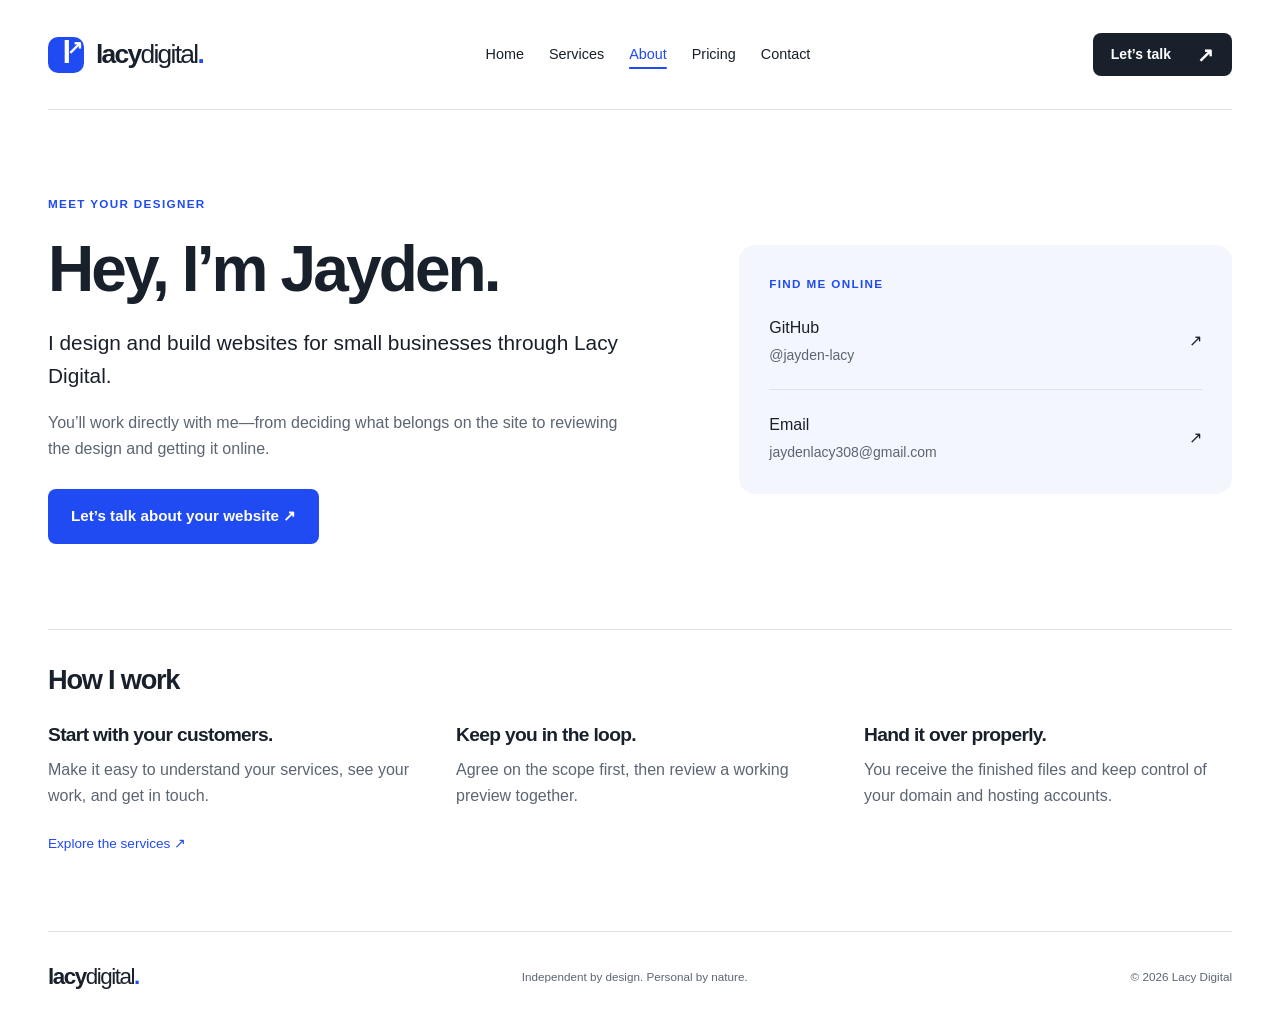
==== about.html @ a9fc3135 "Simplify pages and introduce scope-based website tiers" ====
<!doctype html>
<html lang="en">
  <head>
    <meta charset="utf-8" />
    <meta name="viewport" content="width=device-width, initial-scale=1" />
    <meta name="theme-color" content="#214bf2" />
    <title>About Jayden | Lacy Digital</title>
    <meta
      name="description"
      content="Meet Jayden Lacy, the independent designer and developer behind Lacy Digital, and learn how your website project works."
    />
    <link
      rel="icon"
      href="data:image/svg+xml,%3Csvg xmlns='http://www.w3.org/2000/svg' viewBox='0 0 40 40'%3E%3Crect width='40' height='40' rx='10' fill='%23214bf2'/%3E%3Cpath d='M12 10v20h17v-6H18V10z' fill='white'/%3E%3C/svg%3E"
    />
    <link rel="stylesheet" href="styles.css" />
  </head>
  <body class="page-about">
    <a class="skip-link" href="#main">Skip to content</a>
    <header class="site-header wrap">
      <a class="brand" href="index.html" aria-label="Lacy Digital home"
        ><span class="brand-icon" aria-hidden="true">l<span>↗</span></span
        >lacy<span class="brand-light">digital</span
        ><span class="brand-period">.</span></a
      >
      <nav aria-label="Main navigation">
        <a href="index.html">Home</a><a href="services.html">Services</a
        ><a href="about.html" aria-current="page">About</a
        ><a href="pricing.html">Pricing</a><a href="contact.html">Contact</a>
      </nav>
      <a
        class="button button-small button-dark"
        href="mailto:jaydenlacy308@gmail.com?subject=Website%20project%20inquiry"
        >Let’s talk <span aria-hidden="true">↗</span></a
      >
    </header>
    <main id="main">
      <section class="wrap about-simple">
        <div>
          <p class="eyebrow">MEET YOUR DESIGNER</p>
          <h1>Hey, I’m Jayden.</h1>
          <p class="about-lead">
            I design and build websites for small businesses through Lacy
            Digital.
          </p>
          <p>
            You’ll work directly with me—from deciding what belongs on the site
            to reviewing the design and getting it online.
          </p>
          <a class="button button-blue" href="contact.html"
            >Let’s talk about your website ↗</a
          >
        </div>
        <aside class="about-connect">
          <p class="eyebrow">FIND ME ONLINE</p>
          <a href="https://github.com/jayden-lacy"
            ><span>GitHub<small>@jayden-lacy</small></span
            ><span aria-hidden="true">↗</span></a
          ><a href="mailto:jaydenlacy308@gmail.com"
            ><span>Email<small>jaydenlacy308@gmail.com</small></span
            ><span aria-hidden="true">↗</span></a
          >
        </aside>
      </section>
      <section class="wrap about-working">
        <h2>How I work</h2>
        <div>
          <article>
            <h3>Start with your customers.</h3>
            <p>
              Make it easy to understand your services, see your work, and get
              in touch.
            </p>
          </article>
          <article>
            <h3>Keep you in the loop.</h3>
            <p>
              Agree on the scope first, then review a working preview together.
            </p>
          </article>
          <article>
            <h3>Hand it over properly.</h3>
            <p>
              You receive the finished files and keep control of your domain and
              hosting accounts.
            </p>
          </article>
        </div>
        <a class="text-link section-detail-link" href="services.html"
          >Explore the services ↗</a
        >
      </section>
    </main>
    <footer class="wrap footer">
      <a class="brand" href="index.html"
        >lacy<span class="brand-light">digital</span
        ><span class="brand-period">.</span></a
      >
      <p>Independent by design. Personal by nature.</p>
      <span>© <span id="year">2026</span> Lacy Digital</span>
    </footer>
    <script src="site.js"></script>
  </body>
</html>
---- styles.css ----
@charset "UTF-8";
:root {
  --blue: #214bf2;
  --ink: #18202b;
  --muted: #5b6573;
  --line: #dce1ea;
  --pale: #f3f6fc;
  --white: #fff;
  --radius: 18px;
  --font: Arial, Helvetica, sans-serif;
}
* {
  box-sizing: border-box;
}
html {
  scroll-behavior: smooth;
  scroll-padding-top: 35px;
}
body {
  margin: 0;
  color: var(--ink);
  background: var(--white);
  font: 16px/1.6 var(--font);
  -webkit-font-smoothing: antialiased;
}
a {
  color: inherit;
  text-decoration: none;
}
button,
a,
summary {
  -webkit-tap-highlight-color: transparent;
}
a:focus-visible,
summary:focus-visible {
  outline: 3px solid var(--blue);
  outline-offset: 6px;
}
::selection {
  background: #cbd6ff;
}
h1,
h2,
h3,
p {
  margin: 0;
}
h1,
h2,
h3 {
  line-height: 1.08;
  letter-spacing: -0.045em;
}
h2 {
  font-size: clamp(2.25rem, 4vw, 3.65rem);
  font-weight: 600;
}
h3 {
  font-size: 1.4rem;
  letter-spacing: -0.035em;
}
p {
  color: var(--muted);
}
[hidden] {
  display: none !important;
}
.wrap {
  width: min(1240px, calc(100% - 96px));
  margin-inline: auto;
}
.skip-link {
  position: absolute;
  left: 20px;
  top: -100px;
  padding: 12px;
  background: var(--ink);
  color: white;
  z-index: 10;
}
.skip-link:focus {
  top: 10px;
}
.site-header {
  height: 110px;
  display: flex;
  align-items: center;
  justify-content: space-between;
  gap: 30px;
}
.brand {
  display: inline-flex;
  align-items: center;
  font-size: 1.65rem;
  line-height: 1;
  font-weight: 750;
  letter-spacing: -0.065em;
}
.brand-light {
  font-weight: 400;
}
.brand-period {
  color: var(--blue);
}
.brand-icon {
  position: relative;
  display: inline-flex;
  align-items: center;
  justify-content: center;
  margin-right: 12px;
  background: var(--blue);
  color: white;
  border-radius: 10px;
  width: 36px;
  height: 36px;
  font-size: 31px;
  line-height: 1;
  font-weight: 800;
  padding-bottom: 5px;
}
.brand-icon span {
  position: absolute;
  font-size: 19px;
  right: 3px;
  top: 1px;
}
.site-header nav {
  display: flex;
  gap: 34px;
  font-size: 0.9rem;
}
.site-header nav a:hover,
.text-link:hover {
  color: var(--blue);
}
.button {
  display: inline-flex;
  justify-content: center;
  align-items: center;
  gap: 26px;
  padding: 16px 23px;
  border-radius: 8px;
  font-size: 0.95rem;
  line-height: 1.5;
  font-weight: 600;
  transition:
    background 0.18s,
    transform 0.18s;
}
.button:hover {
  transform: translateY(-2px);
}
.button span {
  font-size: 1.25rem;
  line-height: 1;
}
.button-small {
  padding: 11px 18px;
  font-size: 0.875rem;
}
.button-dark {
  background: var(--ink);
  color: white;
}
.button-dark:hover {
  background: #344154;
}
.button-blue {
  background: var(--blue);
  color: white;
}
.button-blue:hover {
  background: #173bc9;
}
.button-white {
  background: white;
  color: var(--blue);
}
.button-white:hover {
  background: #ecf0ff;
}
.hero {
  display: grid;
  grid-template-columns: 1.13fr 1fr;
  gap: 55px;
  padding-top: 57px;
  padding-bottom: 87px;
  align-items: center;
}
.eyebrow {
  font-size: 0.73rem;
  letter-spacing: 0.115em;
  font-weight: 700;
  color: var(--blue);
  line-height: 1.5;
}
.hero .eyebrow {
  font-size: 0.8rem;
  letter-spacing: 0.02em;
  display: flex;
  align-items: center;
  gap: 8px;
}
.tiny-mark {
  font-size: 1.25rem;
}
.hero h1 {
  font-size: clamp(3.6rem, 5.7vw, 5.2rem);
  line-height: 1.02;
  font-weight: 600;
  letter-spacing: -0.06em;
  margin: 28px 0;
}
.hero h1 > span {
  color: var(--blue);
}
.hero-description {
  font-size: 1.3rem;
  line-height: 1.5;
  color: var(--ink);
  letter-spacing: -0.025em;
}
.hero-detail {
  max-width: 420px;
  margin-top: 16px;
  font-size: 1rem;
  line-height: 1.7;
}
.hero-actions {
  display: flex;
  align-items: center;
  flex-wrap: wrap;
  gap: 22px;
  margin-top: 31px;
}
.text-link {
  font-size: 0.85rem;
  display: inline-flex;
  gap: 12px;
  align-items: center;
}
.studio-canvas {
  background: var(--blue);
  border-radius: 24px;
  min-height: 470px;
  padding: 25px 27px 18px;
  position: relative;
  overflow: hidden;
  color: white;
  transform: rotate(1.5deg);
}
.canvas-label {
  display: flex;
  align-items: center;
  justify-content: space-between;
  font-size: 0.64rem;
  font-weight: 600;
  letter-spacing: 0.17em;
  margin-bottom: 29px;
}
.canvas-label > span:last-child {
  font-size: 1.25rem;
}
.browser-card {
  background: white;
  border: 1px solid #ffffff6b;
  border-radius: 9px;
  overflow: hidden;
  box-shadow: 0 24px 35px #0c207859;
  transform: rotate(-4deg);
  color: var(--ink);
}
.browser-bar {
  background: #fafafa;
  display: flex;
  align-items: center;
  justify-content: space-between;
  padding: 10px 12px;
  font-size: 0.58rem;
  color: #6b7078;
  border-bottom: 1px solid #ebebeb;
}
.window-dots {
  display: flex;
  gap: 4px;
}
.window-dots i {
  display: block;
  background: #cbd0d3;
  width: 5px;
  height: 5px;
  border-radius: 50%;
}
.concept-site {
  background: #f1f2db;
  padding: 21px 25px 0;
  color: #294d3c;
}
.concept-nav {
  display: flex;
  justify-content: space-between;
  align-items: center;
}
.concept-nav strong {
  font-size: 1.2rem;
  font-family: Georgia, serif;
  letter-spacing: -0.05em;
}
.concept-nav > span {
  font-size: 0.47rem;
  letter-spacing: 0.1em;
}
.concept-hero {
  padding: 25px 0 26px;
}
.concept-hero p {
  color: #476b4e;
  font-size: 0.49rem;
  letter-spacing: 0.14em;
}
.concept-hero h2 {
  font-size: clamp(2rem, 3.4vw, 3.2rem);
  font-family: Georgia, serif;
  font-weight: 400;
  letter-spacing: -0.06em;
  line-height: 1.02;
  margin: 12px 0 19px;
}
.concept-hero em {
  font-weight: 400;
}
.concept-pill {
  display: inline-flex;
  gap: 20px;
  padding: 8px 11px;
  border-radius: 4px;
  color: white;
  background: #315d43;
  font-size: 0.55rem;
}
.concept-bottom {
  display: flex;
  gap: 15px;
  justify-content: space-between;
  border-top: 1px solid #315d4333;
  padding: 13px 0;
  font-size: 0.52rem;
}
.canvas-caption {
  margin-top: 30px;
  display: flex;
  align-items: center;
  justify-content: space-between;
  font-size: 0.79rem;
  line-height: 1.5;
  letter-spacing: -0.015em;
}
.canvas-star {
  font-size: 3.5rem;
  line-height: 1;
}
.concept-disclaimer {
  font-size: 0.625rem;
  color: #dfe5ff;
  margin-top: 15px;
}
.principles-band {
  border-block: 1px solid var(--line);
}
.principles {
  display: flex;
  align-items: center;
  justify-content: space-between;
  gap: 20px;
  min-height: 83px;
  font-size: 0.88rem;
  font-weight: 500;
}
.separator {
  font-size: 1.5rem;
  color: var(--blue);
}
.section {
  padding-block: 104px;
}
.section-heading {
  display: grid;
  grid-template-columns: 1fr 1fr;
  gap: 20px 80px;
  align-items: end;
}
.section-heading .eyebrow {
  grid-column: 1/-1;
}
.section-heading > p:last-child {
  max-width: 435px;
  justify-self: end;
  font-size: 1.05rem;
  line-height: 1.7;
  padding-bottom: 4px;
}
.services-grid {
  display: grid;
  grid-template-columns: repeat(3, 1fr);
  gap: 28px;
  margin-top: 50px;
}
.service {
  padding: 29px 28px 28px;
  background: var(--pale);
  border-radius: var(--radius);
}
.service-icon {
  color: var(--blue);
  font-size: 2rem;
  margin-bottom: 35px;
  line-height: 1;
}
.service h3 {
  margin-bottom: 15px;
}
.service p {
  font-size: 0.97rem;
  line-height: 1.75;
}
.service-note {
  display: block;
  border-top: 1px solid var(--line);
  margin-top: 25px;
  padding-top: 17px;
  font-size: 0.74rem;
  color: #495469;
}
.approach {
  background: #f8f9fc;
}
.approach-layout {
  display: grid;
  grid-template-columns: 1fr 1fr;
  gap: 105px;
  align-items: center;
}
.approach-intro h2 {
  font-size: clamp(2.2rem, 3.5vw, 3.1rem);
  margin: 22px 0;
}
.approach-intro h2 > span {
  color: #7c8798;
}
.approach-intro > p:not(.eyebrow) {
  font-size: 1rem;
  line-height: 1.8;
  margin-top: 15px;
}
.signature {
  font-size: 1.25rem;
  font-weight: 600;
  letter-spacing: -0.035em;
  margin-top: 28px;
}
.signature span {
  display: block;
  font-size: 0.75rem;
  font-weight: 400;
  letter-spacing: 0;
  color: var(--muted);
  margin-top: 3px;
}
.steps {
  list-style: none;
  margin: 0;
  padding: 0;
}
.steps li {
  display: flex;
  gap: 23px;
  padding: 30px 0;
  border-bottom: 1px solid var(--line);
}
.steps li:first-child {
  padding-top: 0;
}
.steps li:last-child {
  border-bottom: 0;
  padding-bottom: 0;
}
.step-number {
  font-size: 0.8rem;
  color: var(--blue);
  padding-top: 4px;
  font-weight: 600;
}
.steps h3 {
  font-size: 1.35rem;
  line-height: 1.3;
  margin-bottom: 10px;
}
.steps p {
  font-size: 0.94rem;
  line-height: 1.75;
}
.pricing-layout {
  display: grid;
  grid-template-columns: 1fr 1fr;
  gap: 105px;
  align-items: center;
}
.pricing-intro h2 {
  margin: 23px 0;
}
.pricing-intro > p:not(.eyebrow) {
  max-width: 400px;
  font-size: 1.05rem;
  line-height: 1.8;
}
.pricing-intro .pricing-footnote {
  font-size: 0.83rem !important;
  margin-top: 29px;
  line-height: 1.65 !important;
}
.price-card {
  border: 1px solid #b8c8fd;
  border-radius: var(--radius);
  padding: 32px;
  background: linear-gradient(150deg, #f1f5ff, white 60%);
  box-shadow: 0 10px 35px #14295208;
}
.price-card-top h3 {
  font-size: 1.22rem;
}
.price-card-top > span {
  display: inline-block;
  color: var(--blue);
  font-size: 0.65rem;
  letter-spacing: 0.1em;
  font-weight: 700;
  margin-top: 12px;
}
.price {
  font-size: 3.75rem;
  letter-spacing: -0.07em;
  line-height: 1.2;
  color: var(--ink);
  font-weight: 600;
  margin: 19px 0 5px;
}
.price > span {
  font-size: 0.9rem;
  letter-spacing: 0;
  font-weight: 400;
  color: var(--muted);
}
.price-subtitle {
  font-size: 0.9rem;
}
.included {
  list-style: none;
  padding: 18px 0;
  margin: 0;
}
.included li {
  display: flex;
  gap: 11px;
  font-size: 0.86rem;
  padding: 6px 0;
  line-height: 1.6;
}
.included li:before {
  content: "✓";
  color: var(--blue);
  font-weight: bold;
}
.price-card .button {
  display: flex;
}
.payment-note {
  font-size: 0.73rem;
  text-align: center;
  margin-top: 13px;
}
.faq-layout {
  padding-top: 0;
  display: grid;
  grid-template-columns: 1fr 1fr;
  gap: 105px;
}
.faq-layout h2 {
  font-size: 2.45rem;
  margin-top: 22px;
}
.faqs details {
  border-bottom: 1px solid var(--line);
}
.faqs details:first-child {
  border-top: 1px solid var(--line);
}
.faqs summary {
  list-style: none;
  cursor: pointer;
  display: flex;
  align-items: center;
  justify-content: space-between;
  gap: 15px;
  padding: 22px 0;
  font-size: 0.94rem;
  font-weight: 500;
  line-height: 1.5;
}
.faqs summary::-webkit-details-marker {
  display: none;
}
.faqs summary > span {
  font-size: 1.3rem;
  color: var(--blue);
  transition: transform 0.15s;
}
.faqs details[open] summary > span {
  transform: rotate(45deg);
}
.faqs details p {
  padding: 0 25px 23px 0;
  font-size: 0.91rem;
  line-height: 1.75;
}
.contact-section {
  background: var(--blue);
  padding: 74px 0 80px;
  color: white;
}
.contact-layout {
  display: flex;
  justify-content: space-between;
  align-items: center;
  gap: 50px;
}
.contact-section .eyebrow {
  color: #d7e0ff;
}
.contact-section h2 {
  font-size: clamp(2.5rem, 4.7vw, 4.2rem);
  margin: 21px 0;
}
.contact-section p {
  color: #e0e6ff;
  font-size: 0.95rem;
}
.contact-action {
  display: flex;
  flex-direction: column;
  align-items: center;
  gap: 15px;
  min-width: 240px;
}
.email-label {
  font-size: 0.83rem;
  color: #e0e6ff;
  overflow-wrap: anywhere;
}
.footer {
  display: flex;
  gap: 25px;
  justify-content: space-between;
  align-items: center;
  padding-block: 34px;
}
.footer .brand {
  font-size: 1.4rem;
}
.footer p,
.footer > span {
  font-size: 0.73rem;
  color: var(--muted);
}
@media (min-width: 1450px) {
  .hero {
    gap: 80px;
  }
  .studio-canvas {
    min-height: 490px;
  }
  .concept-hero {
    padding-block: 32px;
  }
}
@media (max-width: 1050px) {
  .wrap {
    width: calc(100% - 64px);
  }
  .hero {
    gap: 35px;
    padding-top: 40px;
  }
  .hero h1 {
    font-size: 4rem;
  }
  .hero-actions {
    gap: 15px;
  }
  .studio-canvas {
    padding: 22px;
    min-height: 425px;
  }
  .concept-site {
    padding: 18px 18px 0;
  }
  .concept-nav > span {
    display: none;
  }
  .canvas-caption {
    margin-top: 28px;
  }
  .approach-layout,
  .pricing-layout,
  .faq-layout {
    gap: 55px;
  }
  .services-grid {
    gap: 18px;
  }
  .service {
    padding: 25px 22px;
  }
  .principles {
    font-size: 0.78rem;
    gap: 12px;
  }
  .section {
    padding-block: 80px;
  }
  .faq-layout {
    padding-top: 0;
  }
  .section-heading {
    gap: 20px 50px;
  }
  .footer p {
    display: none;
  }
}
@media (max-width: 760px) {
  .wrap {
    width: calc(100% - 40px);
  }
  .site-header {
    height: 87px;
    gap: 15px;
  }
  .site-header nav {
    display: none;
  }
  .site-header .brand {
    font-size: 1.4rem;
  }
  .brand-icon {
    height: 31px;
    width: 31px;
    margin-right: 8px;
    font-size: 26px;
  }
  .brand-icon span {
    font-size: 16px;
  }
  .site-header .button {
    padding: 10px 13px;
  }
  .hero {
    grid-template-columns: 1fr;
    padding-top: 37px;
    padding-bottom: 50px;
    gap: 47px;
  }
  .hero h1 {
    font-size: clamp(3.25rem, 10.5vw, 4.8rem);
    margin: 22px 0;
  }
  .hero-description {
    font-size: 1.2rem;
  }
  .hero-detail {
    max-width: 460px;
  }
  .hero-actions {
    gap: 20px;
    margin-top: 25px;
  }
  .studio-canvas {
    width: min(100% - 8px, 500px);
    justify-self: center;
    min-height: 0;
    padding: 23px 25px 17px;
    transform: rotate(1deg);
  }
  .canvas-label {
    margin-bottom: 24px;
  }
  .concept-nav > span {
    display: block;
  }
  .concept-site {
    padding: 21px 25px 0;
  }
  .concept-hero {
    padding-block: 25px;
  }
  .concept-hero h2 {
    font-size: 3rem;
  }
  .canvas-caption {
    margin-top: 27px;
  }
  .concept-bottom {
    font-size: 0.54rem;
  }
  .principles {
    display: grid;
    grid-template-columns: 1fr 1fr;
    padding-block: 23px;
    gap: 12px 15px;
    font-size: 0.76rem;
  }
  .separator {
    display: none;
  }
  .principles > span:not(.separator):before {
    content: "✳";
    color: var(--blue);
    margin-right: 7px;
  }
  .section {
    padding-block: 64px;
  }
  .section-heading {
    display: block;
  }
  .section-heading h2 {
    margin: 20px 0;
  }
  .section-heading > p:last-child {
    max-width: 100%;
    font-size: 1rem;
  }
  .services-grid {
    grid-template-columns: 1fr;
    gap: 16px;
    margin-top: 30px;
  }
  .service {
    padding: 25px;
  }
  .service-icon {
    margin-bottom: 22px;
  }
  .service-note {
    margin-top: 20px;
  }
  .approach-layout,
  .pricing-layout,
  .faq-layout {
    grid-template-columns: 1fr;
    gap: 37px;
  }
  .approach-intro h2 {
    font-size: 2.5rem;
  }
  .steps li {
    padding: 25px 0;
  }
  .pricing-intro > p:not(.eyebrow) {
    max-width: 100%;
    font-size: 1rem;
  }
  .price-card {
    padding: 27px;
  }
  .faq-layout {
    padding-top: 0;
  }
  .faq-layout h2 {
    font-size: 2.4rem;
  }
  .contact-section {
    padding: 55px 0;
  }
  .contact-layout {
    display: block;
  }
  .contact-section h2 {
    font-size: 2.8rem;
  }
  .contact-action {
    margin-top: 30px;
    align-items: flex-start;
  }
  .footer {
    padding-block: 27px;
  }
  .footer > span {
    font-size: 0.68rem;
  }
}
@media (prefers-reduced-motion: reduce) {
  html {
    scroll-behavior: auto;
  }
  *,
  *:before,
  *:after {
    transition: none !important;
  }
  .button:hover {
    transform: none;
  }
}

/* Shared page structure and navigation. */
body {
  min-height: 100vh;
  display: flex;
  flex-direction: column;
}
main {
  flex: 1;
}
.site-header {
  border-bottom: 1px solid var(--line);
}
.site-header nav {
  gap: 25px;
}
.site-header nav a[aria-current="page"] {
  color: var(--blue);
  text-decoration: underline;
  text-underline-offset: 8px;
  text-decoration-thickness: 2px;
}
.section h1 {
  font-size: clamp(2.5rem, 4.5vw, 4rem);
  font-weight: 600;
}
.section-heading h1 {
  grid-column: 1;
}
.approach-intro h1,
.pricing-intro h1 {
  margin: 22px 0;
}
.approach-intro h1 span {
  color: #7c8798;
}
.page-next {
  display: flex;
  justify-content: space-between;
  align-items: center;
  gap: 24px;
  padding-block: 32px 72px;
}
.home-links {
  display: grid;
  grid-template-columns: repeat(3, 1fr);
  gap: 28px;
  padding-bottom: 52px;
}
.home-links > a {
  border-top: 1px solid var(--line);
  padding-top: 22px;
}
.home-links > a > span {
  color: var(--muted);
  font-size: 0.85rem;
}
.home-links strong {
  display: flex;
  justify-content: space-between;
  gap: 15px;
  font-size: 1rem;
  font-weight: 500;
  margin-top: 7px;
}
.home-links a:hover strong {
  color: var(--blue);
}
.contact-section h1 {
  font-size: clamp(2.5rem, 4.7vw, 4.2rem);
  margin: 21px 0;
}
.page-contact .contact-section {
  margin-top: 35px;
}
.inquiry-guide {
  display: grid;
  grid-template-columns: 1fr 1fr;
  gap: 70px;
}
.inquiry-guide h2 {
  font-size: 2.5rem;
  margin-top: 22px;
}
.inquiry-guide ul {
  padding-left: 20px;
  color: var(--muted);
}
.inquiry-guide li {
  margin-block: 10px;
}
.footer {
  border-top: 1px solid var(--line);
}
@media (max-width: 760px) {
  .site-header {
    height: auto;
    padding-block: 22px 18px;
    flex-wrap: wrap;
  }
  .site-header nav {
    display: flex;
    order: 3;
    width: 100%;
    justify-content: space-between;
    gap: 10px;
    padding-top: 14px;
    font-size: 0.85rem;
  }
  .section-heading h1 {
    margin: 20px 0;
  }
  .page-next {
    flex-direction: column;
    align-items: flex-start;
    padding-block: 10px 50px;
  }
  .home-links {
    grid-template-columns: 1fr;
    gap: 24px;
  }
  .inquiry-guide {
    grid-template-columns: 1fr;
    gap: 28px;
  }
  .page-contact .contact-section {
    margin-top: 20px;
  }
  .page-about .approach {
    margin-top: 20px;
  }
}

/* Overview sections link into fuller service and project information. */
.detail-link {
  display: flex;
  align-items: center;
  justify-content: space-between;
  gap: 12px;
  color: var(--blue);
  font-weight: 600;
}
.detail-link:hover {
  text-decoration: underline;
  text-underline-offset: 4px;
}
.section-detail-link {
  color: var(--blue);
  margin-top: 25px;
}
.detail-section {
  display: grid;
  grid-template-columns: 1fr 1fr;
  gap: 90px;
  padding-block: 75px;
  border-top: 1px solid var(--line);
}
.detail-section h2 {
  font-size: clamp(2.2rem, 3.6vw, 3.2rem);
  margin: 20px 0;
}
.detail-section p {
  line-height: 1.8;
}
.detail-content h3 {
  font-size: 1.2rem;
  margin-bottom: 12px;
}
.detail-content > p {
  margin-bottom: 30px;
}
.detail-content > p:last-child {
  margin-bottom: 0;
}
.detail-deliverables {
  padding: 25px;
  border-radius: 12px;
  background: var(--pale);
}
.detail-deliverables ul {
  padding-left: 20px;
  margin-bottom: 0;
  color: var(--muted);
}
.detail-deliverables li {
  margin-top: 9px;
}
.detail-deliverables p + p {
  margin-top: 15px;
}
@media (max-width: 760px) {
  .detail-section {
    grid-template-columns: 1fr;
    gap: 30px;
    padding-block: 50px;
  }
  .detail-deliverables {
    padding: 22px;
  }
}

.about-hero {
  display: grid;
  grid-template-columns: 1.1fr 1fr;
  gap: 85px;
  padding-block: 85px;
  align-items: center;
}
.about-hero h1 {
  font-size: clamp(3rem, 5vw, 4.75rem);
  margin: 25px 0;
  font-weight: 600;
}
.about-hero h1 span {
  color: var(--blue);
}
.about-hero .about-lead {
  font-size: 1.25rem;
  color: var(--ink);
  margin-bottom: 18px;
}
.about-hero .button {
  margin-top: 28px;
}
.studio-note {
  background: var(--pale);
  border-radius: 20px;
  padding: 38px;
  border-top: 5px solid var(--blue);
}
.studio-note h2 {
  font-size: 2.4rem;
  margin: 24px 0;
}
.studio-note p + p {
  margin-top: 18px;
}
.about-values {
  background: var(--ink);
  color: white;
  padding-block: 65px;
}
.about-values .eyebrow {
  color: #abbcff;
}
.values-grid {
  display: grid;
  grid-template-columns: repeat(3, 1fr);
  gap: 40px;
  margin-top: 32px;
}
.values-grid h2 {
  font-size: 1.5rem;
  letter-spacing: -0.03em;
  margin-bottom: 18px;
}
.values-grid p {
  color: #d0d7e3;
}
.project-stages {
  padding: 0;
  margin: 0;
  list-style: none;
  counter-reset: stage;
}
.project-stages li {
  counter-increment: stage;
  border-bottom: 1px solid var(--line);
  padding: 0 0 25px 36px;
  margin-bottom: 25px;
  position: relative;
}
.project-stages li:before {
  content: counter(stage, decimal-leading-zero);
  position: absolute;
  left: 0;
  top: 0;
  color: var(--blue);
  font-size: 0.8rem;
}
.project-stages h3 {
  font-size: 1.2rem;
  margin-bottom: 12px;
}
.project-stages span {
  display: block;
  margin-top: 15px;
  font-size: 0.875rem;
  color: var(--blue);
}
.service-example {
  margin: 35px 0;
  padding: 28px;
  border-left: 3px solid var(--blue);
  background: var(--pale);
}
.service-example h3 {
  margin-top: 15px;
}
.service-example p + p {
  margin-top: 15px;
}
.service-checklist {
  color: var(--muted);
  padding-left: 20px;
  margin-bottom: 30px;
}
.service-checklist li {
  margin-bottom: 12px;
}
.detail-deliverables + .service-example {
  margin-top: 30px;
}
@media (max-width: 760px) {
  .about-hero {
    grid-template-columns: 1fr;
    gap: 35px;
    padding-block: 45px;
  }
  .studio-note {
    padding: 27px;
  }
  .studio-note h2 {
    font-size: 2rem;
  }
  .values-grid {
    grid-template-columns: 1fr;
    gap: 30px;
  }
  .about-values {
    padding-block: 45px;
  }
  .service-example {
    padding: 22px;
  }
}

/* Compact package comparison and personal profile. */
.tier-intro > h1 {
  margin: 22px 0;
}
.tier-intro > p:not(.eyebrow) {
  max-width: 620px;
}
.tier-grid {
  display: grid;
  grid-template-columns: repeat(3, 1fr);
  gap: 22px;
  margin-top: 42px;
}
.tier {
  display: flex;
  flex-direction: column;
  padding: 30px;
  border: 1px solid var(--line);
  border-radius: 16px;
}
.tier-featured {
  border-color: var(--blue);
  background: #f5f7ff;
}
.tier h2 {
  font-size: 1.65rem;
  margin: 20px 0 15px;
  letter-spacing: -0.04em;
}
.tier-price {
  font-size: 1.85rem;
  color: var(--ink);
  font-weight: 600;
  margin-top: 26px;
  letter-spacing: -0.04em;
}
.tier-price span {
  display: block;
  font-size: 0.8rem;
  color: var(--muted);
  font-weight: 400;
  letter-spacing: 0;
  margin-top: 5px;
}
.tier ul {
  padding-left: 20px;
  margin: 22px 0 28px;
  flex: 1;
  font-size: 0.93rem;
}
.tier li {
  margin-bottom: 10px;
}
.tier .button {
  font-size: 0.875rem;
}
.shared-inclusions {
  padding-block: 30px;
  margin-top: 25px;
}
.shared-inclusions h2 {
  font-size: 1.2rem;
  margin-bottom: 12px;
}
.tier-faq {
  max-width: 800px;
}
.about-simple {
  display: grid;
  grid-template-columns: 1.2fr 1fr;
  gap: 100px;
  align-items: center;
  padding-block: 85px;
}
.about-simple h1 {
  font-size: clamp(3rem, 5vw, 4.6rem);
  margin: 22px 0;
}
.about-simple .about-lead {
  font-size: 1.3rem;
  color: var(--ink);
  margin-bottom: 18px;
}
.about-simple .button {
  margin-top: 28px;
}
.about-connect {
  padding: 30px;
  background: var(--pale);
  border-radius: 16px;
}
.about-connect > a {
  display: flex;
  justify-content: space-between;
  align-items: center;
  gap: 20px;
  padding: 22px 0;
  border-bottom: 1px solid var(--line);
}
.about-connect > a:last-child {
  border: 0;
  padding-bottom: 0;
}
.about-connect small {
  display: block;
  font-size: 0.875rem;
  color: var(--muted);
  margin-top: 4px;
  overflow-wrap: anywhere;
}
.about-connect a:hover {
  color: var(--blue);
}
.about-working {
  padding-block: 35px 75px;
  border-top: 1px solid var(--line);
}
.about-working > h2 {
  font-size: 1.7rem;
  margin-bottom: 30px;
}
.about-working > div {
  display: grid;
  grid-template-columns: repeat(3, 1fr);
  gap: 40px;
}
.about-working h3 {
  font-size: 1.2rem;
  margin-bottom: 12px;
}
.home-tier-links {
  display: grid;
  grid-template-columns: repeat(3, 1fr);
  gap: 25px;
  margin-top: 35px;
}
.home-tier-links a {
  border-top: 1px solid var(--line);
  padding-top: 22px;
  display: grid;
  gap: 8px;
  grid-template-columns: 1fr auto;
}
.home-tier-links a > span:first-child {
  grid-column: 1/-1;
  color: var(--blue);
}
.home-tier-links strong {
  font-size: 1.05rem;
  font-weight: 500;
}
.home-tier-links a:hover strong {
  color: var(--blue);
}
.service-disclosure .detail-content {
  padding-top: 24px;
}
.service-disclosure details p {
  padding: 0;
}
.service-disclosure .detail-content > p {
  margin-bottom: 26px;
}
@media (max-width: 900px) {
  .tier-grid {
    grid-template-columns: 1fr;
  }
  .about-simple {
    gap: 40px;
  }
  .tier {
    padding: 27px;
  }
}
@media (max-width: 760px) {
  .about-simple {
    grid-template-columns: 1fr;
    padding-block: 50px;
  }
  .about-working > div,
  .home-tier-links {
    grid-template-columns: 1fr;
    gap: 25px;
  }
  .about-connect {
    padding: 25px;
  }
  .about-simple h1 {
    font-size: 3rem;
  }
}
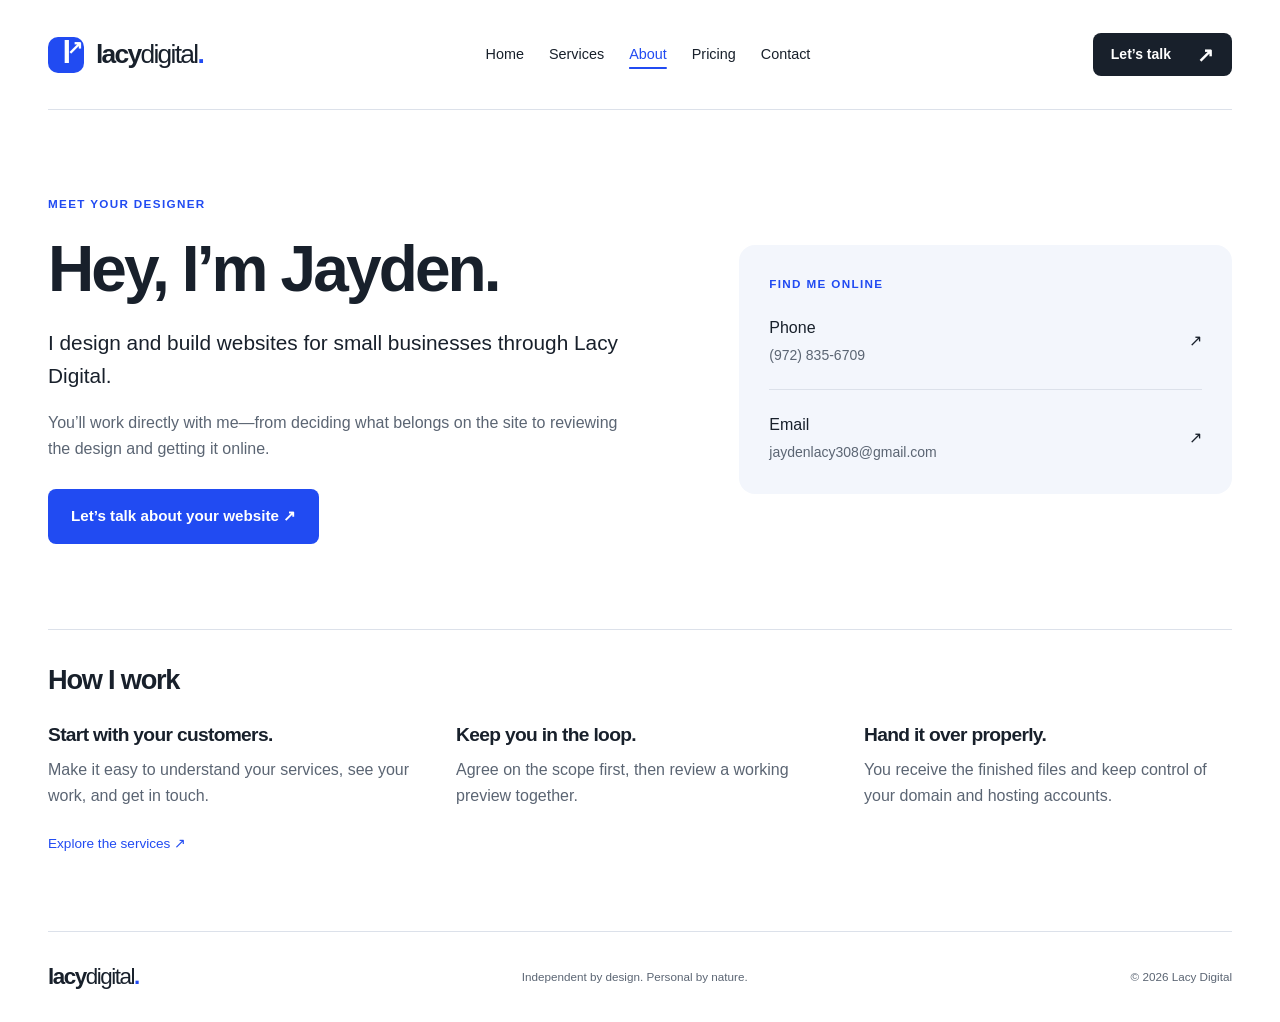
==== commit 11cc38ac: "Replace GitHub with public business phone and prepare social icons" ====
--- a/about.html
+++ b/about.html
@@ -53,8 +53,8 @@
         </div>
         <aside class="about-connect">
           <p class="eyebrow">FIND ME ONLINE</p>
-          <a href="https://github.com/jayden-lacy"
-            ><span>GitHub<small>@jayden-lacy</small></span
+          <a href="tel:+19728356709"
+            ><span>Phone<small>(972) 835-6709</small></span
             ><span aria-hidden="true">↗</span></a
           ><a href="mailto:jaydenlacy308@gmail.com"
             ><span>Email<small>jaydenlacy308@gmail.com</small></span
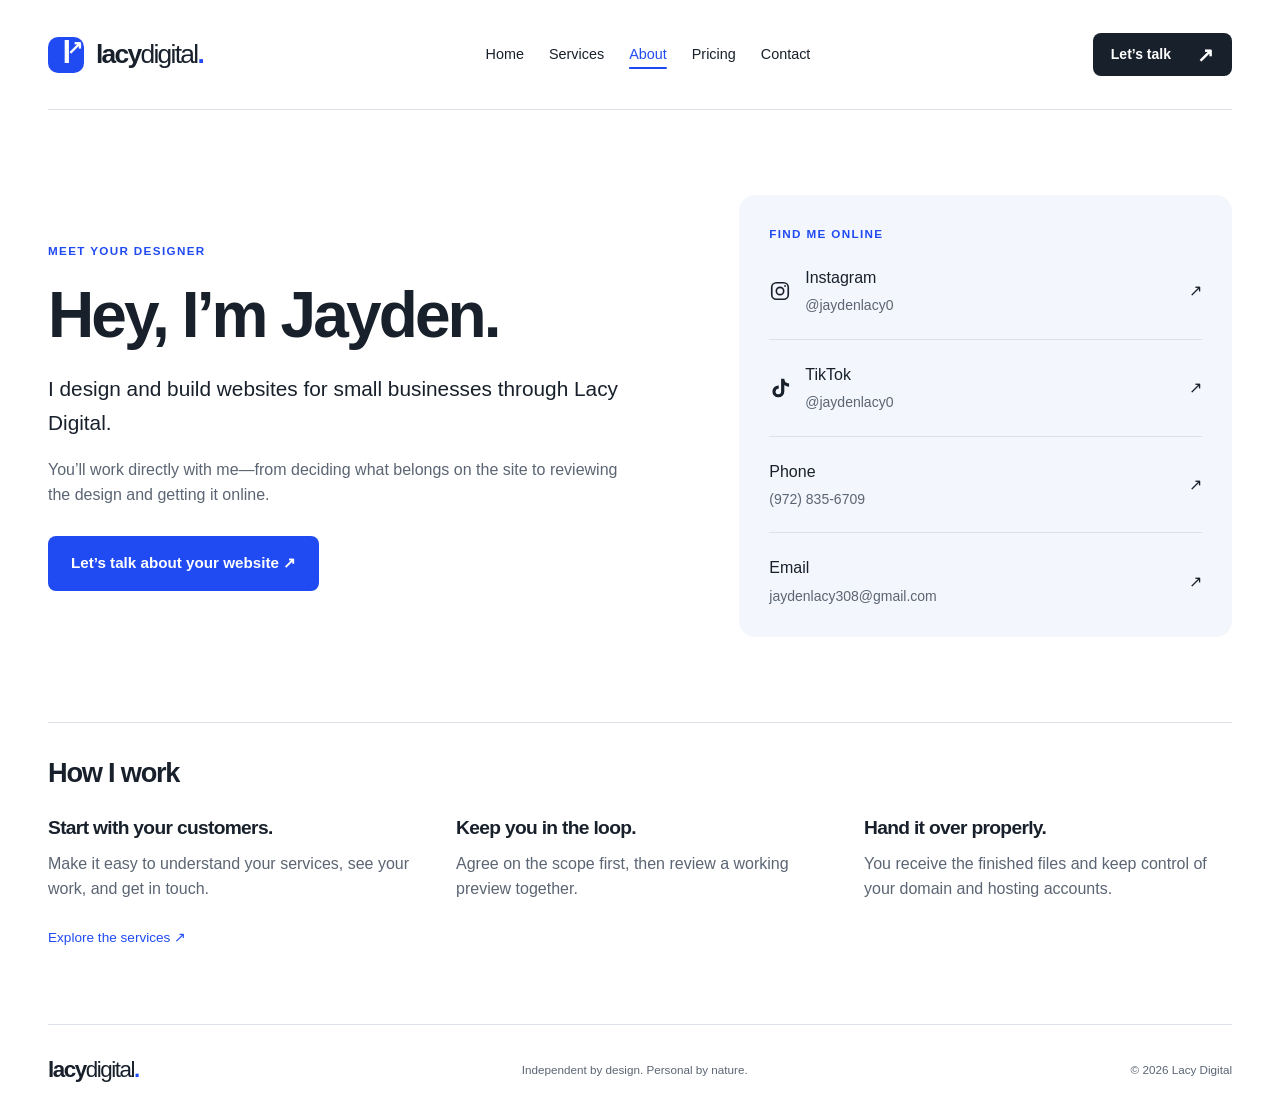
==== commit b2d4a774: "Add Instagram and TikTok profiles with compact icons" ====
--- a/about.html
+++ b/about.html
@@ -53,6 +53,27 @@
         </div>
         <aside class="about-connect">
           <p class="eyebrow">FIND ME ONLINE</p>
+          <a href="https://www.instagram.com/jaydenlacy0/" class="social-link"
+            ><span class="social-label"
+              ><img
+                src="assets/instagram.svg"
+                width="22"
+                height="22"
+                alt=""
+              /><span>Instagram<small>@jaydenlacy0</small></span></span
+            ><span aria-hidden="true">↗</span></a
+          >
+          <a href="https://www.tiktok.com/@jaydenlacy0" class="social-link"
+            ><span class="social-label"
+              ><img
+                src="assets/tiktok.svg"
+                width="22"
+                height="22"
+                alt=""
+              /><span>TikTok<small>@jaydenlacy0</small></span></span
+            ><span aria-hidden="true">↗</span></a
+          >
+
           <a href="tel:+19728356709"
             ><span>Phone<small>(972) 835-6709</small></span
             ><span aria-hidden="true">↗</span></a
--- a/styles.css
+++ b/styles.css
@@ -1440,3 +1440,13 @@
     font-size: 3rem;
   }
 }
+
+.social-label {
+  display: flex;
+  align-items: center;
+  gap: 14px;
+  min-width: 0;
+}
+.social-label img {
+  flex-shrink: 0;
+}
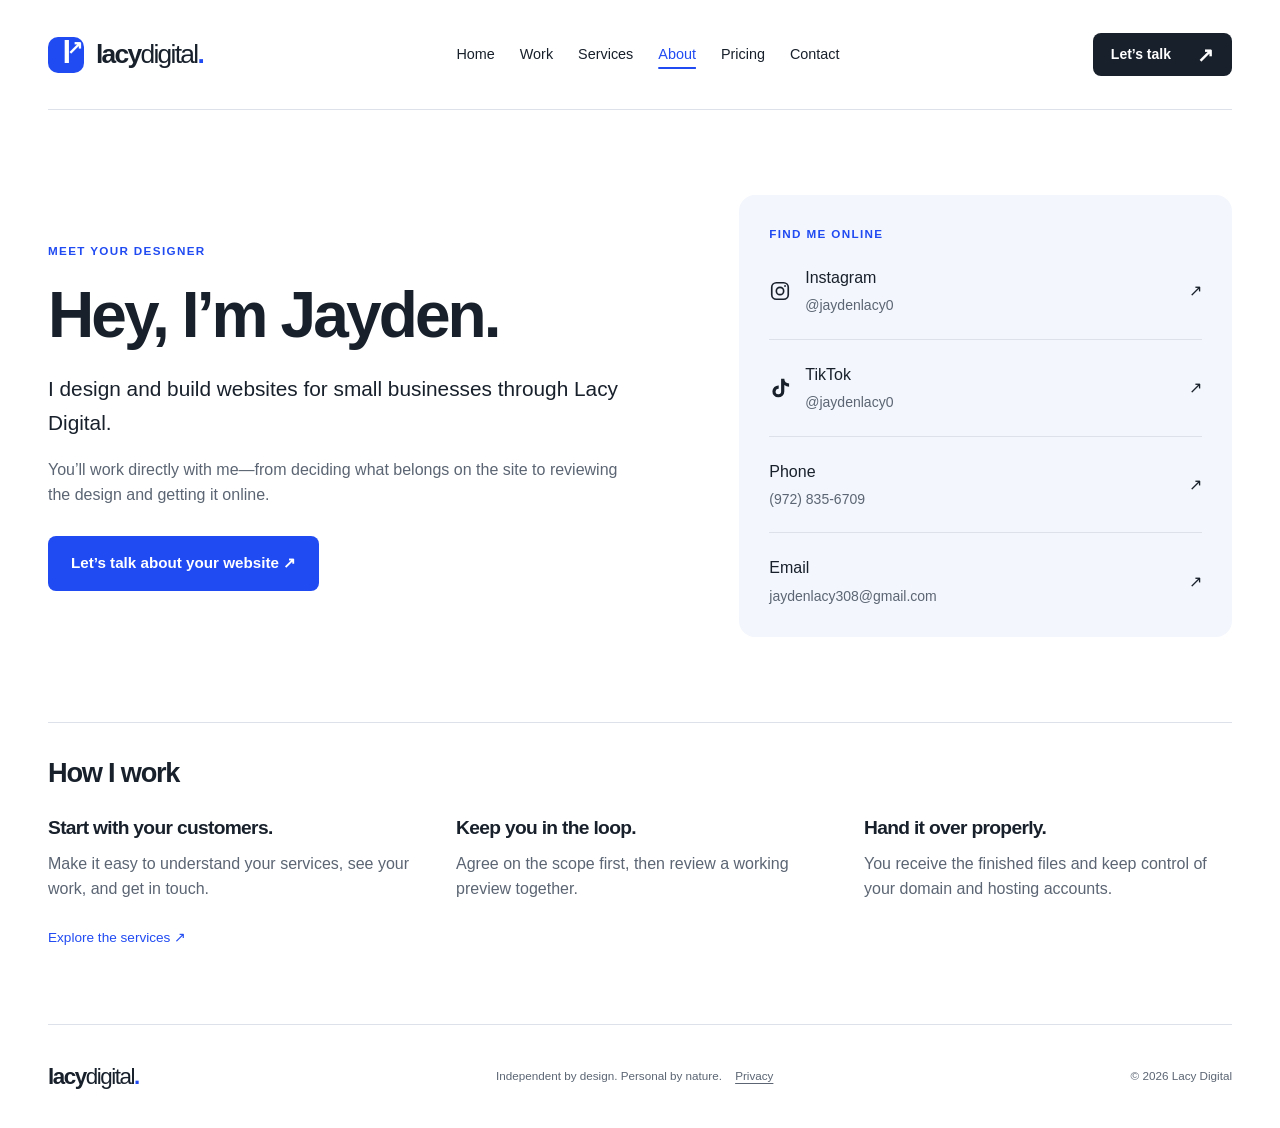
==== commit 356020ba: "Add concept portfolio, inquiry delivery groundwork and launch polish" ====
--- a/about.html
+++ b/about.html
@@ -24,7 +24,8 @@
         ><span class="brand-period">.</span></a
       >
       <nav aria-label="Main navigation">
-        <a href="index.html">Home</a><a href="services.html">Services</a
+        <a href="index.html">Home</a><a href="work.html">Work</a
+        ><a href="services.html">Services</a
         ><a href="about.html" aria-current="page">About</a
         ><a href="pricing.html">Pricing</a><a href="contact.html">Contact</a>
       </nav>
@@ -117,7 +118,10 @@
         >lacy<span class="brand-light">digital</span
         ><span class="brand-period">.</span></a
       >
-      <p>Independent by design. Personal by nature.</p>
+      <p>
+        Independent by design. Personal by nature.
+        <a href="privacy.html">Privacy</a>
+      </p>
       <span>© <span id="year">2026</span> Lacy Digital</span>
     </footer>
     <script src="site.js"></script>
--- a/styles.css
+++ b/styles.css
@@ -1450,3 +1450,407 @@
 .social-label img {
   flex-shrink: 0;
 }
+
+/* Pricing paths and inquiry preparation. */
+.package-heading {
+  max-width: 720px;
+}
+.package-heading h1 {
+  margin: 22px 0;
+}
+.category-switch {
+  display: inline-flex;
+  gap: 6px;
+  padding: 6px;
+  margin-top: 35px;
+  border: 1px solid var(--line);
+  border-radius: 12px;
+  background: var(--pale);
+}
+.category-switch a {
+  padding: 12px 22px;
+  border-radius: 7px;
+  font-size: 0.95rem;
+  font-weight: 600;
+}
+.category-switch [aria-current] {
+  color: white;
+  background: var(--blue);
+}
+.category-description {
+  margin-top: 18px;
+  font-size: 0.93rem;
+}
+.package-grid {
+  margin-top: 28px;
+}
+.package-grid .tier h2 {
+  margin: 0;
+  font-size: 1.7rem;
+}
+.package-grid .tier-price {
+  margin-top: 20px;
+}
+.package-grid .tier-price span {
+  margin: 0 0 4px;
+}
+.package-badge {
+  font-size: 0.75rem;
+  color: var(--blue);
+  margin-top: 10px;
+  min-height: 2.5em;
+}
+.package-summary {
+  font-size: 0.95rem;
+}
+.package-grid .tier ul {
+  font-size: 0.9rem;
+}
+.package-note {
+  font-size: 0.84rem;
+  margin-bottom: 22px;
+}
+.package-note summary {
+  cursor: pointer;
+  font-weight: 600;
+  color: var(--blue);
+}
+.package-note p {
+  margin-top: 12px;
+}
+.package-payment {
+  text-align: center;
+  margin: 24px 0 0;
+  font-size: 0.875rem;
+}
+.scope-layout {
+  display: grid;
+  grid-template-columns: 1fr 1.4fr;
+  gap: 70px;
+  margin-top: 65px;
+}
+.scope-layout h2 {
+  font-size: 2rem;
+  margin-bottom: 17px;
+}
+.package-page .page-next {
+  padding-bottom: 0;
+}
+.pricing-paths {
+  grid-template-columns: 1fr 1fr;
+}
+.service-package-link {
+  grid-column: 2;
+  color: var(--blue);
+}
+.inquiry-page {
+  display: grid;
+  grid-template-columns: 1fr 1.2fr;
+  gap: 85px;
+  padding-block: 75px;
+  align-items: start;
+}
+.inquiry-heading h1 {
+  font-size: clamp(2.8rem, 4.5vw, 4rem);
+  margin: 22px 0;
+}
+.direct-contact {
+  display: flex;
+  flex-direction: column;
+  align-items: flex-start;
+  gap: 12px;
+  margin-top: 30px;
+  color: var(--blue);
+  overflow-wrap: anywhere;
+}
+fieldset {
+  min-width: 0;
+  margin: 0 0 25px;
+  padding: 0 0 22px;
+  border: 0;
+  border-bottom: 1px solid var(--line);
+}
+legend {
+  font-size: 1.15rem;
+  font-weight: 600;
+  margin-bottom: 20px;
+}
+.form-row {
+  display: grid;
+  grid-template-columns: 1fr 1fr;
+  gap: 18px;
+}
+.form-field {
+  margin-bottom: 18px;
+}
+.form-field label,
+.email-preview label {
+  display: block;
+  font-size: 0.9rem;
+  font-weight: 500;
+  margin-bottom: 7px;
+}
+.form-field label span {
+  color: var(--muted);
+  font-weight: 400;
+}
+input,
+select,
+textarea {
+  display: block;
+  width: 100%;
+  min-width: 0;
+  font: inherit;
+  font-size: 1rem;
+  line-height: 1.5;
+  color: var(--ink);
+  background: white;
+  border: 1px solid #abb5c5;
+  border-radius: 7px;
+  padding: 12px;
+}
+textarea {
+  resize: vertical;
+}
+input:focus-visible,
+select:focus-visible,
+textarea:focus-visible,
+button:focus-visible {
+  outline: 3px solid var(--blue);
+  outline-offset: 3px;
+}
+button {
+  font-family: inherit;
+  border: 0;
+  cursor: pointer;
+}
+.selection-caption,
+.form-explanation {
+  font-size: 0.875rem;
+}
+.form-explanation {
+  margin-bottom: 20px;
+}
+.email-preview {
+  margin-top: 35px;
+  padding: 27px;
+  background: var(--pale);
+  border-radius: 14px;
+}
+.email-preview h2 {
+  font-size: 1.6rem;
+  margin-bottom: 15px;
+}
+.email-preview p {
+  margin-bottom: 20px;
+  font-size: 0.93rem;
+}
+.email-preview label {
+  margin-top: 20px;
+}
+.email-actions {
+  display: flex;
+  flex-wrap: wrap;
+  gap: 12px;
+  margin-top: 20px;
+}
+#copy-status {
+  margin: 15px 0 0;
+}
+.sr-only {
+  position: absolute;
+  width: 1px;
+  height: 1px;
+  padding: 0;
+  margin: -1px;
+  overflow: hidden;
+  clip: rect(0, 0, 0, 0);
+  white-space: nowrap;
+  border: 0;
+}
+@media (max-width: 1000px) {
+  .package-grid {
+    gap: 15px;
+  }
+  .package-grid .tier {
+    padding: 22px;
+  }
+  .inquiry-page {
+    gap: 40px;
+  }
+}
+@media (max-width: 760px) {
+  .category-switch {
+    display: flex;
+  }
+  .category-switch a {
+    flex: 1;
+    text-align: center;
+    padding: 12px;
+    font-size: 0.875rem;
+  }
+  .scope-layout,
+  .inquiry-page,
+  .pricing-paths {
+    grid-template-columns: 1fr;
+    gap: 30px;
+  }
+  .inquiry-page {
+    padding-block: 45px;
+  }
+  .scope-layout {
+    margin-top: 45px;
+  }
+  .service-package-link {
+    grid-column: 1;
+  }
+  .form-row {
+    grid-template-columns: 1fr;
+    gap: 0;
+  }
+  .package-badge {
+    min-height: 0;
+  }
+  .package-badge:empty {
+    display: none;
+  }
+  .email-preview {
+    padding: 20px;
+  }
+}
+
+/* Launch pages use the existing type and spacing system. */
+.form-trap {
+  position: absolute;
+  width: 1px;
+  height: 1px;
+  overflow: hidden;
+  clip-path: inset(50%);
+}
+.form-explanation a,
+.info-page p a,
+.footer p a {
+  text-decoration: underline;
+  text-underline-offset: 3px;
+}
+#inquiry-form > button {
+  margin: 8px 8px 0 0;
+}
+.info-page {
+  max-width: 900px;
+  padding-block: 80px;
+}
+.info-page h1 {
+  font-size: clamp(2.8rem, 6vw, 5rem);
+  margin: 16px 0 28px;
+}
+.info-page > p {
+  max-width: 720px;
+  margin: 20px 0;
+  font-size: 1.1rem;
+}
+.info-page h2 {
+  font-size: 1.8rem;
+  margin: 42px 0 14px;
+}
+.info-page .button {
+  margin-top: 18px;
+}
+.work-grid {
+  display: grid;
+  grid-template-columns: 1fr 1fr;
+  gap: 48px;
+}
+.work-grid h2 {
+  font-size: 2rem;
+  margin: 12px 0;
+}
+.work-grid .eyebrow {
+  margin-top: 28px;
+}
+.work-grid .text-link {
+  display: inline-block;
+  margin-top: 20px;
+}
+.work-preview {
+  min-height: 340px;
+  padding: 36px;
+  display: flex;
+  flex-direction: column;
+  justify-content: space-between;
+  border-radius: 18px;
+}
+.work-preview strong {
+  font-size: clamp(2rem, 3.5vw, 3.5rem);
+  line-height: 1.08;
+  letter-spacing: -0.04em;
+}
+.paint-preview {
+  background: #e6e9de;
+  color: #244b41;
+}
+.ledger-preview {
+  background: #dae5fb;
+  color: #243b69;
+}
+.ledger-preview strong {
+  font-family: Georgia, serif;
+  font-weight: normal;
+}
+.launch-work {
+  padding-block: 80px;
+  display: grid;
+  grid-template-columns: 1fr 1fr;
+  gap: 48px;
+  border-top: 1px solid var(--line);
+}
+.launch-work h2 {
+  margin-top: 18px;
+}
+.launch-work .button {
+  margin-top: 26px;
+}
+.site-header nav a {
+  padding-block: 10px;
+}
+@media (max-width: 760px) {
+  .work-grid,
+  .launch-work {
+    grid-template-columns: 1fr;
+    gap: 32px;
+  }
+  .info-page {
+    padding-block: 48px;
+  }
+  .work-preview {
+    min-height: 300px;
+  }
+  .site-header nav {
+    flex-wrap: wrap;
+    row-gap: 2px;
+  }
+  .launch-work {
+    padding-block: 48px;
+  }
+}
+
+.payment-note {
+  padding-block: 32px 64px;
+  max-width: 900px;
+}
+.payment-note h2 {
+  font-size: 1.6rem;
+  margin-bottom: 16px;
+}
+.payment-note p {
+  max-width: 720px;
+}
+
+.footer p {
+  display: block;
+}
+.footer p a {
+  display: inline-block;
+  margin-left: 10px;
+  padding: 8px 0;
+}
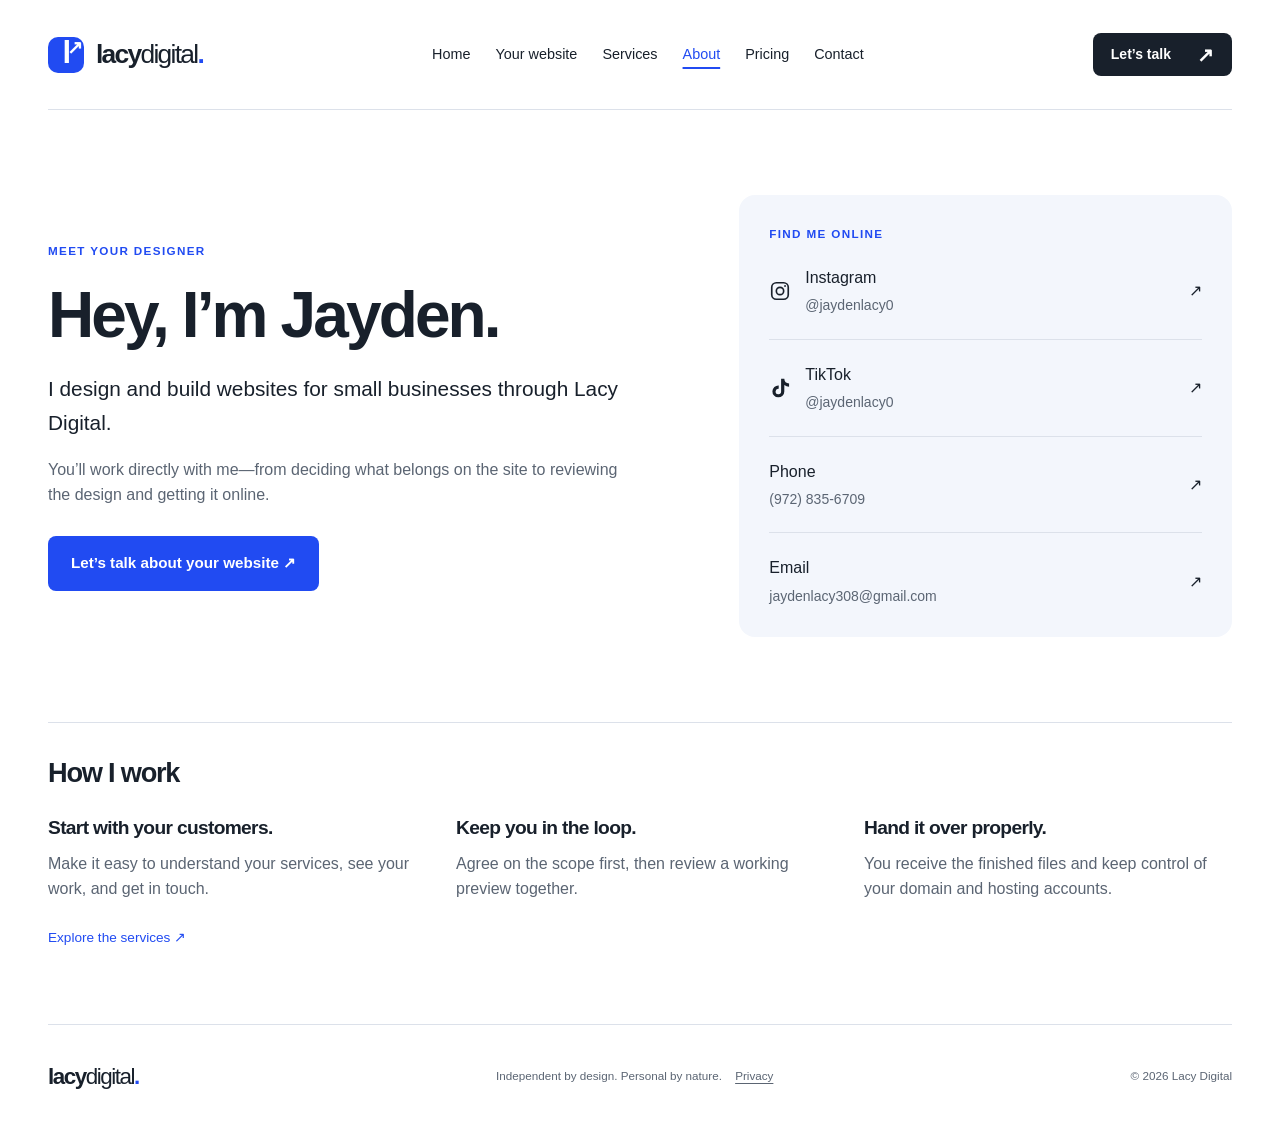
==== commit 1e01facb: "Use new website and redesign as the two project paths" ====
--- a/about.html
+++ b/about.html
@@ -24,7 +24,7 @@
         ><span class="brand-period">.</span></a
       >
       <nav aria-label="Main navigation">
-        <a href="index.html">Home</a><a href="work.html">Work</a
+        <a href="index.html">Home</a><a href="work.html">Your website</a
         ><a href="services.html">Services</a
         ><a href="about.html" aria-current="page">About</a
         ><a href="pricing.html">Pricing</a><a href="contact.html">Contact</a>
--- a/styles.css
+++ b/styles.css
@@ -1854,3 +1854,52 @@
   margin-left: 10px;
   padding: 8px 0;
 }
+
+/* Two project paths, each a single accessible link. */
+.project-paths {
+  gap: 24px;
+}
+.project-path {
+  display: flex;
+  flex-direction: column;
+  align-items: flex-start;
+  padding: 40px;
+  border: 1px solid var(--line);
+  border-radius: 18px;
+  background: var(--pale);
+}
+.project-path:nth-child(2) {
+  background: #fff;
+}
+.project-path .eyebrow {
+  margin: 0 0 24px;
+}
+.project-path h2 {
+  font-family: var(--font);
+  font-size: clamp(2rem, 3vw, 2.8rem);
+  margin: 0 0 20px;
+}
+.project-path p {
+  margin-bottom: 28px;
+  max-width: 460px;
+}
+.path-options {
+  margin-top: auto;
+  font-size: 0.9rem;
+  color: var(--muted);
+}
+.project-path .text-link {
+  margin-top: 24px;
+  color: var(--blue);
+}
+.project-path:hover {
+  border-color: var(--blue);
+}
+@media (max-width: 760px) {
+  .project-path {
+    padding: 28px;
+  }
+  .site-header nav {
+    column-gap: 18px;
+  }
+}
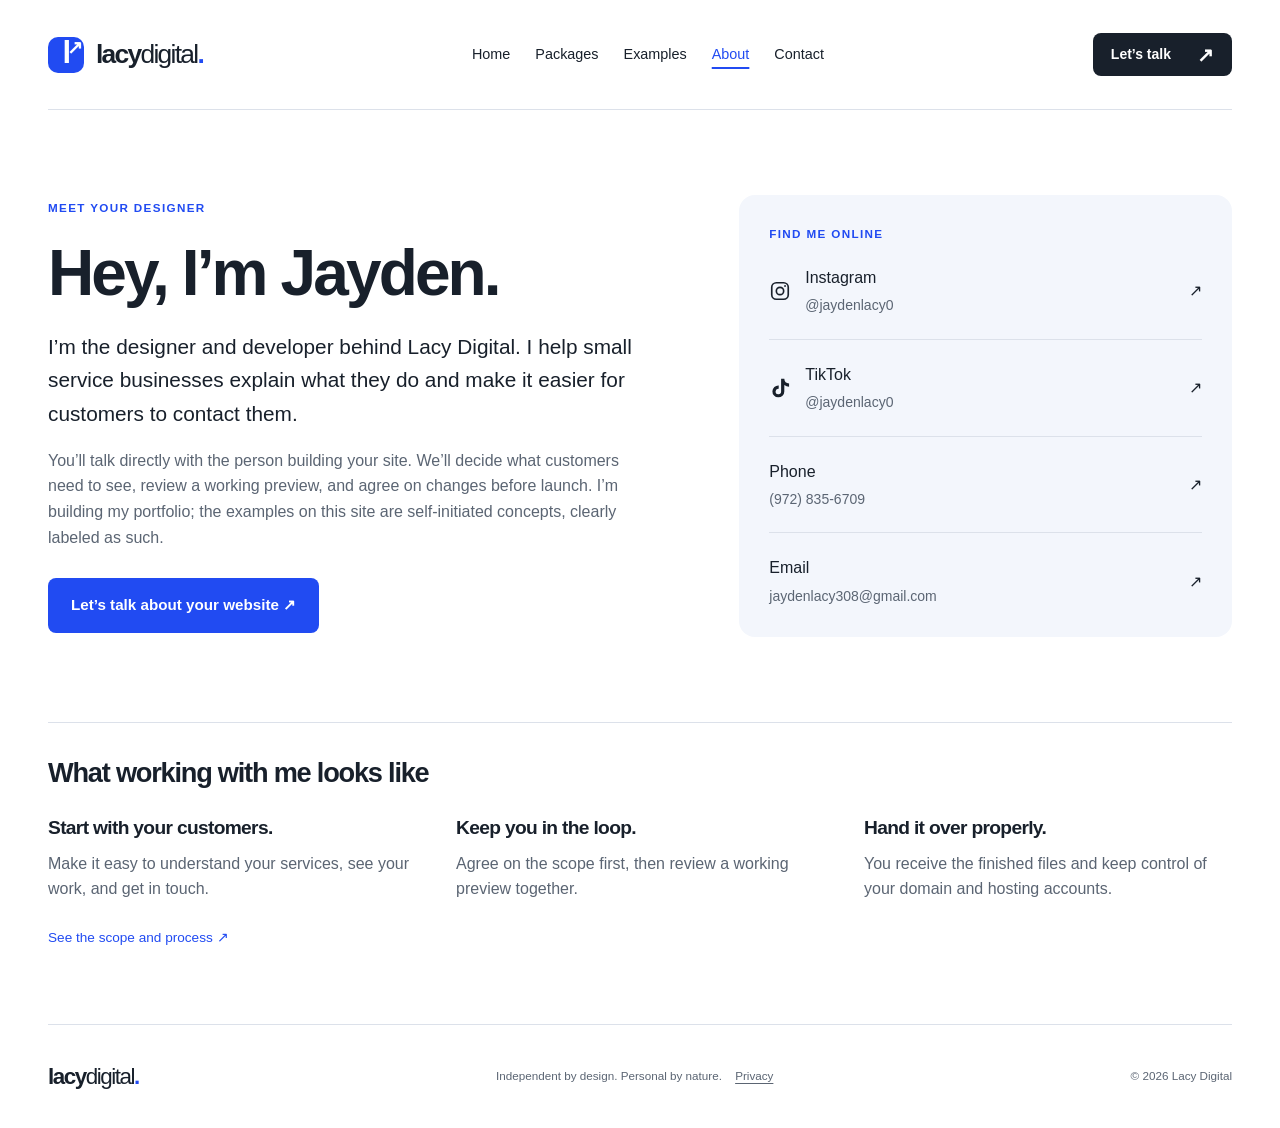
==== commit cfaeae00: "Simplify packages and inquiry flow; clarify ownership and support" ====
--- a/about.html
+++ b/about.html
@@ -13,7 +13,7 @@
       rel="icon"
       href="data:image/svg+xml,%3Csvg xmlns='http://www.w3.org/2000/svg' viewBox='0 0 40 40'%3E%3Crect width='40' height='40' rx='10' fill='%23214bf2'/%3E%3Cpath d='M12 10v20h17v-6H18V10z' fill='white'/%3E%3C/svg%3E"
     />
-    <link rel="stylesheet" href="styles.css" />
+    <link rel="stylesheet" href="styles.css?v=20260927-polish" />
   </head>
   <body class="page-about">
     <a class="skip-link" href="#main">Skip to content</a>
@@ -24,14 +24,12 @@
         ><span class="brand-period">.</span></a
       >
       <nav aria-label="Main navigation">
-        <a href="index.html">Home</a><a href="work.html">Your website</a
-        ><a href="services.html">Services</a
+        <a href="index.html">Home</a><a href="pricing.html">Packages</a
+        ><a href="examples.html">Examples</a
         ><a href="about.html" aria-current="page">About</a
-        ><a href="pricing.html">Pricing</a><a href="contact.html">Contact</a>
+        ><a href="contact.html">Contact</a>
       </nav>
-      <a
-        class="button button-small button-dark"
-        href="mailto:jaydenlacy308@gmail.com?subject=Website%20project%20inquiry"
+      <a class="button button-small button-dark" href="contact.html"
         >Let’s talk <span aria-hidden="true">↗</span></a
       >
     </header>
@@ -41,12 +39,16 @@
           <p class="eyebrow">MEET YOUR DESIGNER</p>
           <h1>Hey, I’m Jayden.</h1>
           <p class="about-lead">
-            I design and build websites for small businesses through Lacy
-            Digital.
+            I’m the designer and developer behind Lacy Digital. I help small
+            service businesses explain what they do and make it easier for
+            customers to contact them.
           </p>
           <p>
-            You’ll work directly with me—from deciding what belongs on the site
-            to reviewing the design and getting it online.
+            You’ll talk directly with the person building your site. We’ll
+            decide what customers need to see, review a working preview, and
+            agree on changes before launch. I’m building my portfolio; the
+            examples on this site are self-initiated concepts, clearly labeled
+            as such.
           </p>
           <a class="button button-blue" href="contact.html"
             >Let’s talk about your website ↗</a
@@ -85,7 +87,7 @@
         </aside>
       </section>
       <section class="wrap about-working">
-        <h2>How I work</h2>
+        <h2>What working with me looks like</h2>
         <div>
           <article>
             <h3>Start with your customers.</h3>
@@ -109,7 +111,7 @@
           </article>
         </div>
         <a class="text-link section-detail-link" href="services.html"
-          >Explore the services ↗</a
+          >See the scope and process ↗</a
         >
       </section>
     </main>
--- a/styles.css
+++ b/styles.css
@@ -1903,3 +1903,30 @@
     column-gap: 18px;
   }
 }
+
+.ownership-guide {
+  padding-block: 40px 72px;
+}
+.ownership-guide > h2 {
+  font-size: 2.2rem;
+  margin-bottom: 32px;
+}
+.after-grid {
+  display: grid;
+  grid-template-columns: repeat(3, 1fr);
+  gap: 32px;
+}
+.after-grid h3 {
+  margin-bottom: 16px;
+}
+.ownership-guide > p {
+  margin-top: 28px;
+}
+@media (max-width: 760px) {
+  .after-grid {
+    grid-template-columns: 1fr;
+  }
+}
+#selected-package {
+  margin-bottom: 24px;
+}
